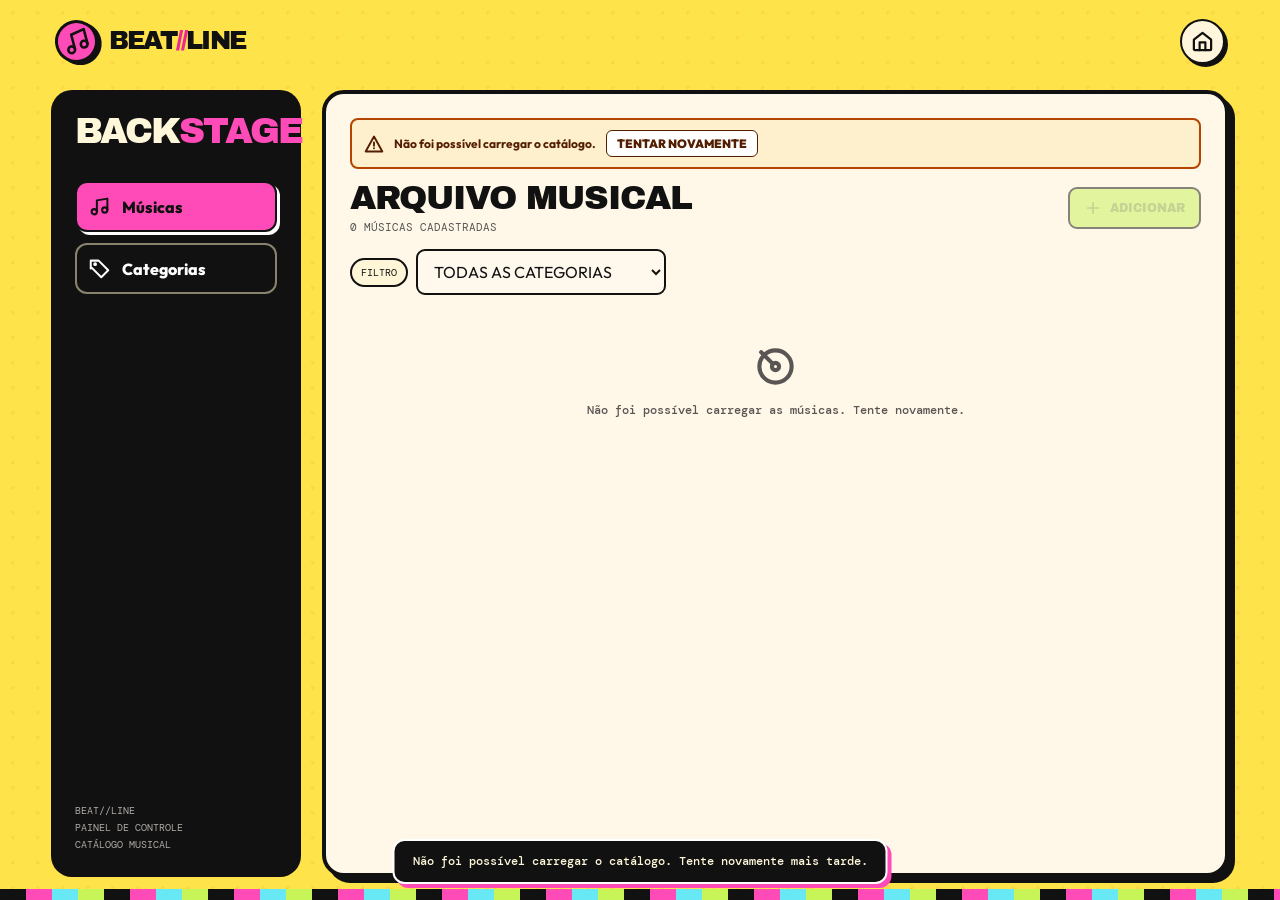
==== admin.html @ a84e2b98 "v5" ====
<!doctype html>
<html lang="pt-BR">
<head>
  <meta charset="utf-8">
  <meta name="viewport" content="width=device-width,initial-scale=1,viewport-fit=cover">
  <meta name="theme-color" content="#ffe24c">
  <meta name="description" content="Beatline — ouça, arraste e coloque cada música na linha do tempo.">
  <title>BEAT//LINE · Administração</title>
  <link rel="preconnect" href="https://fonts.googleapis.com">
  <link rel="preconnect" href="https://fonts.gstatic.com" crossorigin>
  <link href="https://fonts.googleapis.com/css2?family=Archivo+Black&family=DM+Mono:wght@400;500&family=Outfit:wght@400;500;600;700;800;900&display=swap" rel="stylesheet">
  <link rel="icon" type="image/svg+xml" href="assets/favicon.svg">
  <link rel="icon" type="image/png" sizes="256x256" href="assets/favicon.png">
  <link rel="apple-touch-icon" href="assets/apple-touch-icon.png">
  <link rel="stylesheet" href="assets/style.css">
</head>
<body data-start-page="admin">
  <div id="app"></div>
  <audio id="songAudio" preload="metadata"></audio>
  <script src="src/config.js"></script>
  <script src="src/supabase.js"></script>
  <script src="src/app.js"></script>
</body>
</html>
---- assets/style.css ----
:root{font-family:'Outfit',Arial,sans-serif;color:#111;--ink:#101010;--yellow:#ffe34a;--pink:#ff4bb8;--cyan:#67e8f4;--lime:#c7f456;--orange:#ff815e;--cream:#fff6d8;--purple:#a48af9;--border:3px solid #111;--hardshadow:5px 5px 0 #111;--font-display:'Archivo Black','Arial Black',Impact,sans-serif}*{box-sizing:border-box}html,body{margin:0;width:100%;height:100%;min-height:100%;overflow:hidden}body{background:#ffe34a}button,input,select{font:inherit}button{cursor:pointer}button:disabled{opacity:.5;cursor:not-allowed}button:focus-visible,input:focus-visible,select:focus-visible{outline:3px solid #9a39ed;outline-offset:3px}#app{height:100dvh;min-height:420px;overflow:hidden}.shell{height:100%;display:flex;flex-direction:column;position:relative;isolation:isolate;overflow:hidden;background:var(--yellow)}.shell:before{content:"";z-index:-2;position:absolute;inset:0;background-image:radial-gradient(#f3964929 2px,transparent 2px);background-size:25px 25px;pointer-events:none}.topbar{height:82px;flex:0 0 82px;display:flex;align-items:center;justify-content:space-between;padding:0 clamp(22px,4.3vw,74px);position:relative;z-index:4}.logo{display:flex;align-items:center;gap:11px;border:0;background:none;padding:0;color:inherit;text-decoration:none}.logo-burst{width:43px;height:43px;background:var(--pink);border:3px solid #111;border-radius:50%;box-shadow:3px 3px 0 #111;display:grid;place-items:center;transform:rotate(-15deg);position:relative}.logo-burst svg{width:27px;height:27px}.logo-word{font-family:var(--font-display);letter-spacing:-1.8px;font-size:clamp(20px,2vw,30px);line-height:1}.logo-word span{color:#ec2899}.topbar-right{display:flex;align-items:center;gap:10px}.icon-btn{display:grid;place-items:center;width:45px;height:45px;background:#fff6dd;border:2.5px solid #111;border-radius:50%;box-shadow:3px 3px #111;color:#111;transition:transform .15s,box-shadow .15s}.icon-btn:hover,.primary-btn:hover,.secondary-btn:hover{transform:translate(-1px,-2px);box-shadow:6px 7px #111}.icon-btn svg{width:23px;height:23px}.screen{flex:1;min-height:0;position:relative}.home{display:grid;grid-template-columns:54% 46%;align-items:center;gap:0;padding:0 clamp(28px,8vw,152px) 22px;min-height:0}.home-copy{position:relative;z-index:2;align-self:center}.eyebrow{display:inline-flex;align-items:center;gap:8px;background:#101010;color:#fff8df;font-family:'DM Mono',monospace;font-size:12px;letter-spacing:1.4px;padding:8px 14px;transform:rotate(-3deg);margin-bottom:21px}.eyebrow:before{content:'';width:8px;height:8px;background:var(--lime);border-radius:50%}.hero-title{font-family:var(--font-display);font-size:clamp(64px,8.8vw,154px);line-height:.88;letter-spacing:-.085em;transform:rotate(-3deg);margin:0;text-shadow:7px 7px 0 #1515150e}.hero-title span{display:block;white-space:nowrap}.hero-title .hero-top{color:var(--pink);-webkit-text-stroke:3px #111;text-shadow:5px 6px 0 #111}.hero-title .hero-bottom{color:#fff4df;-webkit-text-stroke:3px #111;text-shadow:6px 7px 0 #111;transform:translateX(12px)}.hero-sub{font-weight:800;font-size:clamp(15px,1.45vw,21px);margin:30px 0 25px;letter-spacing:-.2px;max-width:480px}.home-actions{display:flex;align-items:center;gap:16px;flex-wrap:wrap}.primary-btn,.secondary-btn,.pink-btn{min-height:57px;border:3px solid #111;box-shadow:var(--hardshadow);border-radius:13px;text-transform:uppercase;letter-spacing:.5px;font-family:var(--font-display);font-size:15px;display:inline-flex;justify-content:center;align-items:center;gap:12px;transition:transform .15s,box-shadow .15s;padding:0 22px;line-height:1.05}.primary-btn{background:var(--cyan)}.secondary-btn{background:var(--cream)}.pink-btn{background:var(--pink)}.primary-btn svg,.secondary-btn svg,.pink-btn svg{width:25px;height:25px}.primary-btn.big{min-width:236px;font-size:21px;min-height:71px}.home-foot{position:absolute;left:clamp(28px,8vw,152px);bottom:24px;display:flex;gap:11px;align-items:center;font-family:'DM Mono',monospace;font-size:10px;letter-spacing:1.5px;font-weight:500}.foot-icon{width:39px;height:39px;display:grid;place-items:center;background:#fff8da;border:2px solid #111;border-radius:12px;transform:rotate(-8deg)}.foot-icon:nth-of-type(2){background:var(--lime);transform:rotate(6deg)}.foot-icon:nth-of-type(3){background:var(--pink);transform:rotate(-4deg)}.foot-icon svg{width:21px;height:21px}.home-art{height:min(650px,83%);min-height:340px;position:relative;display:flex;align-items:center;justify-content:center}.art-checker{position:absolute;width:86%;height:89%;right:-4%;top:1%;transform:rotate(13deg);background:conic-gradient(#111 25%,var(--cream) 0 50%,#111 0 75%,var(--cream) 0) 0 0/45px 45px;clip-path:polygon(9% 0,100% 6%,92% 100%,0 92%);border:3px solid #111;opacity:.96}.art-cyan{position:absolute;inset:10% 6% 7% 5%;transform:rotate(-8deg);border:6px solid #111;background:var(--cyan);box-shadow:13px 12px #111;border-radius:24px}.art-cyan:before{content:"";position:absolute;inset:9px;pointer-events:none;border:3px dashed #1118;border-radius:14px}.record{width:min(31vw,444px);height:min(31vw,444px);border-radius:50%;border:7px solid #111;background:repeating-radial-gradient(circle,#222 0 4px,#303030 5px 7px,#111 8px 10px);position:relative;box-shadow:11px 11px 0 #151515;z-index:1;animation:turn 18s linear infinite}.record:after{content:"";position:absolute;inset:27%;border:4px solid #111;border-radius:50%;background:conic-gradient(from 20deg,var(--pink) 0 33%,var(--orange) 33% 67%,var(--pink) 67%);box-shadow:inset 0 0 0 11px #ffef8c}.record-center{position:absolute;inset:46%;border:3px solid #111;border-radius:50%;background:#fff6de;z-index:3}.record-label{position:absolute;inset:31%;z-index:3;display:grid;place-items:center;transform:rotate(5deg);font-family:var(--font-display);font-size:30px;letter-spacing:-2px}.art-sticker{position:absolute;z-index:3;display:grid;place-items:center;background:var(--pink);border:4px solid #111;box-shadow:5px 5px #111;transform:rotate(18deg);font-family:var(--font-display)}.art-sticker.star{clip-path:polygon(50% 0%,61% 31%,95% 19%,79% 49%,100% 77%,64% 75%,50% 100%,37% 75%,0 77%,21% 49%,5% 19%,39% 31%);width:120px;height:120px;right:-3%;top:2%;font-size:33px;border:0;background:var(--lime)}.art-sticker.tag{width:145px;height:80px;bottom:1%;left:2%;background:var(--orange);border-radius:13px;transform:rotate(-13deg);font-size:26px;letter-spacing:-2px}.art-squiggle{position:absolute;top:0;left:3%;font-size:84px;font-family:var(--font-display);color:var(--pink);-webkit-text-stroke:3px #111;transform:rotate(-18deg)}@keyframes turn{to{transform:rotate(360deg)}}.screen-kicker{font:500 11px 'DM Mono',monospace;letter-spacing:2px;text-transform:uppercase;display:flex;align-items:center;gap:11px}.screen-kicker:before{content:'';height:9px;width:9px;border-radius:50%;background:var(--pink);border:2px solid #111}.section-title{font:clamp(36px,5vw,72px)/.93 var(--font-display);letter-spacing:-.075em;margin:11px 0 16px;text-transform:uppercase}.section-title em{font-style:normal;color:var(--pink);-webkit-text-stroke:2px #111}.config-screen{padding:1vh clamp(28px,6vw,110px) 28px;display:grid;grid-template-columns:minmax(250px,.72fr) minmax(470px,1.28fr);gap:clamp(26px,5vw,72px);align-items:center}.config-illustration{align-self:stretch;display:flex;flex-direction:column;justify-content:center;min-width:0;position:relative}.config-illustration .section-title{font-size:clamp(45px,6vw,95px);margin:21px 0 28px}.config-graphic{width:min(290px,75%);height:160px;background:#101010;border:5px solid #101010;border-radius:19px;transform:rotate(-7deg);display:flex;align-items:center;justify-content:center;box-shadow:12px 12px 0 var(--pink);position:relative;margin-left:10%}.config-graphic:before{content:'';inset:12px;position:absolute;background:repeating-linear-gradient(0deg,#ccf655 0 6px,#adf14a 6px 13px);border-radius:8px}.config-graphic svg{position:relative;width:110px;height:110px;z-index:1}.config-panel{background:#fff9e9;border:4px solid #111;box-shadow:10px 10px 0 #111;border-radius:24px;padding:clamp(18px,2.5vw,35px);min-height:0;max-height:100%;overflow:auto;scrollbar-width:thin}.panel-title{font-family:var(--font-display);font-size:17px;letter-spacing:-.7px;display:flex;align-items:center;gap:10px;margin:0 0 13px}.panel-title svg{width:22px;height:22px}.config-counters{display:grid;grid-template-columns:1fr 1fr;gap:16px}.counter-box{border:2.5px solid #111;background:var(--cyan);padding:14px;border-radius:13px}.counter-box.pink{background:var(--pink)}.counter-label{font-size:11px;font-family:'DM Mono',monospace;letter-spacing:1px;font-weight:500;display:flex;gap:8px;align-items:center}.counter-label svg{width:16px;height:16px}.counter-controls{display:flex;justify-content:space-between;align-items:center;margin-top:9px}.stepper{width:37px;height:37px;border-radius:8px;background:#fff8e2;border:2px solid #111;display:grid;place-items:center;font-size:24px;font-weight:800}.stepper svg{width:18px;height:18px}.counter-number{font-family:var(--font-display);font-size:35px;line-height:1}.field-label{font-family:'DM Mono',monospace;font-size:11px;letter-spacing:1px;font-weight:500;text-transform:uppercase;display:flex;align-items:center;gap:7px;margin:20px 0 12px}.field-label svg{width:17px;height:17px}.chip-wrap{display:flex;flex-wrap:wrap;gap:10px}.cat-chip{background:#fff;border:2px solid #111;border-radius:100px;padding:9px 16px;font-family:var(--font-display);font-size:12px;letter-spacing:-.2px;display:flex;align-items:center;gap:6px;min-height:37px}.cat-chip.active{background:var(--lime);box-shadow:3px 3px #111}.cat-chip svg{width:15px;height:15px}.config-bottom{border-top:2px dashed #1115;margin-top:22px;padding-top:17px;display:flex;justify-content:space-between;align-items:center;gap:16px}.config-hint{font-family:'DM Mono',monospace;font-size:10px;line-height:1.5;color:#575757;max-width:180px}.config-bottom .primary-btn{min-width:180px;background:var(--pink)}.game-screen{padding:0 clamp(18px,4vw,72px) 14px;display:flex;flex-direction:column;gap:11px;min-height:0}.game-head{display:flex;justify-content:space-between;align-items:center;gap:12px;flex:0 0 34px}.game-head-left,.game-head-right{display:flex;align-items:center;gap:12px}.game-stage-label{font-family:'DM Mono',monospace;font-size:12px;font-weight:500;letter-spacing:1px;white-space:nowrap}.round-pill{background:#111;color:white;padding:8px 15px;border-radius:100px;font:500 12px 'DM Mono',monospace}.life-row{display:flex;align-items:center;gap:4px;background:#fff9e8;border:2px solid #111;border-radius:999px;padding:6px 13px}.life-row svg{width:22px;height:22px}.life-row .heart-fill{fill:var(--pink)}.life-row .empty{fill:#c9c5c0}.life-zero{font:800 13px 'DM Mono',monospace}.board{background:#101014;border:4px solid #111;border-radius:22px;position:relative;flex:1;min-height:180px;box-shadow:6px 6px 0 #111;overflow:hidden;display:flex;flex-direction:column}.board:before{content:"";position:absolute;inset:0;opacity:.16;background:radial-gradient(#f6e7f7 1.7px,transparent 1.7px);background-size:19px 19px;pointer-events:none}.board-top{height:54px;flex:0 0 54px;display:flex;align-items:center;justify-content:space-between;padding:0 24px;color:#fff}.board-top strong{font-family:var(--font-display);font-size:18px;letter-spacing:-.4px}.board-top span{font:500 10px 'DM Mono',monospace;letter-spacing:1px;color:#cbc7da}.timeline-scroller{overflow-x:auto;overflow-y:hidden;flex:1;display:flex;align-items:center;padding:16px 30px 28px;min-width:0;min-height:0;scrollbar-width:thin;scrollbar-color:#fe4eb2 #19191e;position:relative}.timeline-row{display:flex;align-items:center;justify-content:center;margin:auto;min-height:140px;min-width:max-content;padding:8px 0}.timeline-row:before{content:'';height:7px;position:absolute;background:var(--pink);left:4%;right:4%;top:51%;border:2px solid #111;box-shadow:0 0 0 2px #ffdf62;pointer-events:none}.slot{border:3px dashed #f3d954;width:65px;height:112px;position:relative;z-index:2;background:#262329;color:#ffe66c;border-radius:12px;display:flex;justify-content:center;align-items:center;margin:0 8px;flex-shrink:0;transition:background .12s,transform .12s}.slot:before{content:'+';font-family:var(--font-display);font-size:34px;line-height:1}.slot:hover,.slot.selected,.slot.dragover{background:var(--pink);color:#111;border:3px solid white;box-shadow:0 0 0 4px var(--pink);transform:scale(1.06)}.timeline-card{border:3px solid #111;border-radius:13px;width:clamp(125px,13vw,190px);height:clamp(126px,21vh,173px);background:var(--cyan);box-shadow:5px 5px #000;z-index:2;display:flex;flex-direction:column;justify-content:space-between;padding:14px;transform:rotate(-2deg);flex-shrink:0;overflow:hidden}.timeline-card:nth-of-type(4n){background:var(--lime);transform:rotate(2deg)}.timeline-card:nth-of-type(4n + 2){background:var(--orange);transform:rotate(1deg)}.timeline-card .track-id{font:500 10px 'DM Mono',monospace;letter-spacing:.8px;opacity:.6}.timeline-card .timeline-title{font-family:var(--font-display);font-size:clamp(13px,1.35vw,19px);line-height:1.1;letter-spacing:-.6px;overflow-wrap:anywhere;max-height:3.2em;overflow:hidden}.timeline-card .timeline-year{font:clamp(26px,3vw,42px)/1 var(--font-display);letter-spacing:-2px}.board-footer{background:#222126;color:#eee;display:flex;align-items:center;justify-content:space-between;padding:7px 21px;gap:18px;font:500 10px 'DM Mono',monospace;letter-spacing:.6px;flex:0 0 38px}.board-footer>span{display:flex;align-items:center;gap:9px}.board-footer svg{width:14px;height:14px;color:var(--pink)}.play-area{display:grid;grid-template-columns:minmax(0,1fr) minmax(280px,.95fr) auto;gap:15px;align-items:stretch;flex:0 0 min(200px,31vh);min-height:0}.now-card{background:var(--pink);border:3px solid #111;box-shadow:5px 5px #111;border-radius:17px;display:flex;align-items:stretch;min-width:0;overflow:hidden}.grab-area{touch-action:none;user-select:none;display:flex;flex:1;min-width:0;align-items:center;gap:13px;padding:18px 21px;cursor:grab}.grab-area:active{cursor:grabbing}.album-icon{border:3px solid #111;border-radius:12px;background:#111;color:#fff;width:85px;height:85px;flex:0 0 85px;display:grid;place-items:center;transform:rotate(-7deg);box-shadow:4px 4px #fff7}.album-icon svg{width:51px;height:51px}.now-info{min-width:0}.now-label{font:500 10px 'DM Mono',monospace;letter-spacing:1px;margin-bottom:7px}.now-title{font-family:var(--font-display);font-size:clamp(17px,2vw,27px);line-height:1.06;letter-spacing:-.6px;overflow-wrap:anywhere;max-height:2.2em;overflow:hidden}.now-artist{font-weight:700;font-size:12px;margin-top:6px;opacity:.65;text-transform:uppercase}.grab-indicator{align-self:center;margin-right:14px;opacity:.65}.grab-indicator svg{width:27px;height:27px}.player-box{background:#fff8e6;border:3px solid #111;border-radius:17px;padding:13px 16px;min-width:0;display:flex;flex-direction:column;justify-content:center}.player-upper{display:flex;justify-content:space-between;align-items:center;gap:7px;margin-bottom:9px}.player-controls{display:flex;align-items:center;gap:9px}.play-btn{width:55px;height:55px;border:3px solid #111;border-radius:50%;background:var(--lime);display:grid;place-items:center;box-shadow:3px 3px #111}.play-btn svg{width:26px;height:26px}.restart-btn{height:41px;width:41px;border:2px solid #111;background:#fff;border-radius:50%;display:grid;place-items:center}.restart-btn svg{width:20px;height:20px}.waveform{flex:1;display:flex;align-items:center;justify-content:center;gap:3px;height:55px;min-width:0}.waveform span{width:4px;height:var(--h);border-radius:2px;background:#111}.waveform.playing span{animation:pulse .65s ease-in-out infinite alternate;animation-delay:var(--d)}@keyframes pulse{to{height:4px;opacity:.7}}.progress-line{height:7px;position:relative;background:#d5d1c6;border-radius:999px;overflow:hidden;border:1px solid #111}.progress-bar{height:100%;width:0;background:var(--pink);transition:width .15s linear}.time-labels{display:flex;justify-content:space-between;font:500 9px 'DM Mono',monospace;margin-top:5px}.submit-box{display:flex;flex-direction:column;gap:10px;align-items:stretch;min-width:162px}.submit-btn{height:100%;min-height:80px;background:var(--lime);border:3px solid #111;border-radius:16px;box-shadow:5px 5px #111;display:flex;flex-direction:column;align-items:center;justify-content:center;gap:6px;font:14px var(--font-display);text-transform:uppercase}.submit-btn svg{width:36px;height:36px}.submit-btn:disabled{opacity:.5}.wrong-bubble{color:#fff;background:#111;border:2px solid #111;border-radius:13px;padding:7px 11px;display:flex;align-items:center;gap:7px;font:500 10px 'DM Mono',monospace}.wrong-bubble button{margin-left:auto;background:none;border:0;color:var(--yellow);display:grid;place-items:center}.wrong-bubble svg{width:17px;height:17px}.drag-ghost{position:fixed;z-index:100;pointer-events:none;transform:translate(-50%,-50%) rotate(-6deg);width:170px;background:var(--pink);border:3px solid #111;box-shadow:6px 6px #111;border-radius:12px;padding:15px;font-family:var(--font-display);font-size:17px;max-height:130px;overflow:hidden}.result-shade{position:absolute;inset:0;background:#101010b5;display:flex;align-items:center;justify-content:center;z-index:7;padding:12px}.result-box{width:min(470px,95%);border:5px solid #111;border-radius:23px;background:var(--lime);box-shadow:11px 11px #101010;transform:rotate(-2deg);padding:28px;text-align:center;position:relative}.result-box.wrong{background:var(--pink)}.result-icon{width:80px;height:80px;border:4px solid #111;background:white;border-radius:50%;margin:-4px auto 14px;display:grid;place-items:center;transform:rotate(11deg)}.result-icon svg{width:48px;height:48px}.result-title{font:clamp(38px,5vw,65px)/1 var(--font-display);letter-spacing:-3px;margin:0 0 13px}.result-track{font-family:var(--font-display);font-size:20px;letter-spacing:-.5px}.result-year{font:58px/1 var(--font-display);letter-spacing:-3px;margin:8px 0 20px}.result-box .primary-btn{background:#fff9df;width:100%}.end-screen{display:grid;grid-template-columns:.9fr 1.1fr;align-items:center;gap:clamp(18px,5vw,70px);padding:0 clamp(30px,9vw,160px) 35px}.end-left .section-title{font-size:clamp(50px,7vw,110px)}.end-card{border:4px solid #111;border-radius:25px;background:#fff8e8;box-shadow:10px 10px #111;padding:clamp(20px,3vw,40px);max-height:100%;overflow:auto}.end-score{display:flex;align-items:center;justify-content:center;gap:20px;border-bottom:3px dashed #1116;padding-bottom:20px;margin-bottom:20px}.score-number{font:clamp(75px,9vw,130px)/1 var(--font-display);letter-spacing:-8px;color:var(--pink);-webkit-text-stroke:3px #111}.score-caption{font-family:'DM Mono',monospace;font-size:13px;line-height:1.8;letter-spacing:1px}.end-actions{display:grid;gap:11px}.end-actions .primary-btn,.end-actions .secondary-btn,.end-actions .pink-btn{width:100%}.missed-items{margin-top:13px;font:500 11px 'DM Mono',monospace;line-height:1.7}.missed-items strong{font-weight:500}.missed-items details{border-top:2px dashed #1115;padding-top:12px}.missed-items summary{cursor:pointer;font-weight:600}.admin-screen{display:grid;grid-template-columns:250px minmax(0,1fr);gap:21px;padding:8px clamp(17px,4vw,60px) 23px;min-height:0}.admin-side{background:#111;color:#fff7d9;border-radius:21px;padding:24px;display:flex;flex-direction:column;gap:18px;min-height:0}.admin-side h1{font:36px/.98 var(--font-display);letter-spacing:-2px;margin:0 0 14px}.admin-side h1 span{color:var(--pink)}.side-nav{display:grid;gap:11px}.side-item{border:2px solid #fff6c980;background:transparent;color:white;display:flex;align-items:center;gap:12px;border-radius:12px;padding:13px 12px;font-weight:800;text-align:left}.side-item.active{background:var(--pink);color:#111;border-color:#111;box-shadow:3px 3px #fff}.side-item svg{width:21px;height:21px}.side-note{margin-top:auto;color:#afaaa6;font:10px/1.7 'DM Mono',monospace}.admin-main{background:#fff8e8;border:4px solid #111;border-radius:22px;padding:24px;box-shadow:6px 6px #111;min-width:0;min-height:0;overflow:auto;scrollbar-width:thin}.admin-titlebar{display:flex;align-items:center;justify-content:space-between;gap:12px;margin-bottom:14px}.admin-titlebar h2{font:clamp(23px,3vw,34px)/1 var(--font-display);letter-spacing:-1px;margin:0}.admin-titlebar small{font:11px 'DM Mono',monospace;color:#555}.admin-list{display:grid;gap:10px;max-height:100%;overflow:auto}.admin-item{background:#fff;border:2px solid #111;border-radius:12px;padding:12px 14px;display:flex;align-items:center;justify-content:space-between;gap:12px;min-width:0}.admin-item-left{display:flex;align-items:center;gap:12px;min-width:0}.admin-dot{width:36px;height:36px;flex:0 0 36px;border:2px solid #111;border-radius:9px;background:var(--lime);display:grid;place-items:center}.admin-dot svg{width:20px;height:20px}.admin-item-name{font-weight:900;max-width:100%;overflow:hidden;text-overflow:ellipsis;white-space:nowrap}.admin-item-meta{font:11px 'DM Mono',monospace;color:#666;margin-top:4px;overflow:hidden;text-overflow:ellipsis;white-space:nowrap}.admin-item-actions{display:flex;gap:7px;flex-shrink:0}.mini-btn{width:35px;height:35px;background:var(--cream);border:2px solid #111;display:grid;place-items:center;border-radius:8px}.mini-btn.danger{background:#ffd0d0}.mini-btn svg{width:17px;height:17px}.admin-form{border:3px solid #111;background:var(--cyan);border-radius:16px;padding:18px;margin-bottom:17px;display:grid;gap:13px}.admin-form.pink{background:var(--pink)}.form-grid{display:grid;grid-template-columns:1fr 1fr;gap:12px}.form-label{font:600 11px 'DM Mono',monospace;letter-spacing:.4px;text-transform:uppercase;display:grid;gap:6px;min-width:0}.form-input{width:100%;background:#fff9ed;border:2px solid #111;border-radius:9px;padding:10px 12px;color:#111;min-height:43px;outline:none}.form-input[type=color]{padding:4px;width:65px}.form-input[type=file]{font-size:11px;background:#fff}.form-help{font:10px/1.45 'DM Mono',monospace;opacity:.8}.checkbox-grid{display:flex;gap:8px;flex-wrap:wrap}.check-cat{display:flex;align-items:center;gap:6px;border:2px solid #111;border-radius:100px;padding:7px 11px;background:#fff;font-weight:700;font-size:12px;cursor:pointer}.check-cat input{accent-color:#111}.form-buttons{display:flex;align-items:center;gap:10px;flex-wrap:wrap}.small-action{border:2px solid #111;border-radius:9px;background:var(--lime);padding:10px 14px;font-family:var(--font-display);font-size:12px;display:flex;align-items:center;gap:8px}.small-action svg{width:18px;height:18px}.small-action.neutral{background:white}.empty-panel{text-align:center;padding:38px 12px;font:500 12px 'DM Mono',monospace;line-height:1.8;color:#5a5555}.empty-panel svg{width:43px;height:43px;display:block;margin:0 auto 12px}.pill{display:inline-flex;align-items:center;border:2px solid #111;border-radius:100px;padding:6px 9px;background:var(--cream);font:10px 'DM Mono',monospace}.tag-list{display:flex;gap:5px;flex-wrap:wrap;margin-top:5px}.tag{font:9px 'DM Mono',monospace;background:var(--yellow);border:1px solid #111;border-radius:100px;padding:3px 6px}.modal-cover{position:absolute;inset:0;z-index:20;background:#000b;display:flex;align-items:center;justify-content:center;padding:20px}.modal-card{background:#fff6e3;border:4px solid #111;border-radius:20px;box-shadow:9px 9px #111;max-width:410px;padding:24px;width:100%}.modal-card h2{font-family:var(--font-display);letter-spacing:-1px}.modal-card p{line-height:1.5;font-size:14px}.modal-actions{display:flex;gap:10px;justify-content:flex-end;flex-wrap:wrap}.toast{position:fixed;bottom:16px;left:50%;transform:translateX(-50%);background:#111;color:#fff7da;padding:12px 18px;border-radius:12px;z-index:110;border:2px solid #fff;box-shadow:4px 4px #ff4bb8;max-width:calc(100vw - 28px);font:500 12px/1.4 'DM Mono',monospace;white-space:pre-wrap;pointer-events:none}.footer-strip{position:absolute;bottom:0;left:0;width:100%;height:11px;background:repeating-linear-gradient(90deg,#111 0 26px,var(--pink) 26px 52px,var(--cyan) 52px 78px,var(--lime) 78px 104px);z-index:3}.loading-overlay{position:absolute;inset:0;background:#fff7dda8;display:grid;place-items:center;z-index:15;font-family:var(--font-display);text-transform:uppercase;letter-spacing:-.4px}.spinner{width:33px;height:33px;border:5px solid #111;border-top-color:var(--pink);border-radius:50%;animation:turn .75s linear infinite;margin:0 auto 13px}.admin-disabled{opacity:.7}.top-hint{font:500 10px 'DM Mono',monospace;background:#111;color:white;border-radius:7px;padding:5px 7px}.screen-wide{max-width:100%}
@media(max-width:1000px){.home{padding:0 4vw 15px;grid-template-columns:52% 48%}.home-foot{left:4vw}.hero-title{font-size:clamp(64px,9vw,94px)}.art-checker{width:94%}.record{width:min(39vw,380px);height:min(39vw,380px)}.config-screen{grid-template-columns:.65fr 1.35fr;gap:22px;padding:0 30px 23px}.config-graphic{width:85%;height:125px}.play-area{grid-template-columns:minmax(0,1.1fr) minmax(0,1fr) 130px;gap:10px}.grab-area{padding:10px}.album-icon{width:64px;height:64px;flex-basis:64px}.now-title{font-size:17px}.player-box{padding:8px}.waveform span{width:3px}.submit-box{min-width:0}.board-top{height:42px;flex-basis:42px}.board-footer{height:29px;flex-basis:29px}}
@media(max-width:700px){.topbar{height:63px;flex-basis:63px;padding:0 18px}.logo-burst{width:35px;height:35px}.logo-burst svg{width:22px;height:22px}.logo-word{font-size:20px;letter-spacing:-1px}.icon-btn{height:37px;width:37px}.icon-btn svg{width:18px;height:18px}.topbar-right{gap:7px}.home{grid-template-columns:1fr;padding:0 22px 28px;text-align:left}.home-copy{align-self:start;padding-top:4vh}.eyebrow{font-size:10px;margin-bottom:17px}.hero-title{font-size:clamp(65px,14vw,105px)}.hero-sub{font-size:15px;max-width:340px;margin:23px 0}.home-art{height:42vh;min-height:175px;width:60%;position:absolute;right:2%;bottom:8%;opacity:.95}.record{width:min(47vw,310px);height:min(47vw,310px);border-width:5px}.record-label{font-size:19px}.art-sticker.star{width:65px;height:65px;font-size:20px}.art-sticker.tag{width:90px;height:49px;font-size:17px}.home-foot{left:23px;bottom:26px;gap:6px}.foot-icon{width:30px;height:30px}.foot-icon svg{width:16px;height:16px}.home-foot>span:last-child{font-size:8px}.primary-btn.big{min-width:208px;min-height:65px;font-size:17px}.config-screen{display:flex;flex-direction:column;padding:7px 18px 21px;gap:11px;align-items:stretch}.config-illustration{display:block;flex:0 0 auto}.config-illustration .section-title{font-size:clamp(36px,8vw,55px);margin:7px 0 0}.config-illustration .section-title br{display:none}.config-graphic{display:none}.screen-kicker{font-size:9px}.config-panel{padding:16px;flex:1;box-shadow:5px 5px #111;max-height:none}.counter-box{padding:10px}.counter-number{font-size:27px}.stepper{height:32px;width:32px}.counter-label{font-size:9px}.panel-title{font-size:14px}.field-label{margin:14px 0 10px}.cat-chip{font-size:11px;padding:6px 12px;min-height:32px}.config-bottom{margin-top:12px;padding-top:12px}.config-bottom .primary-btn{min-width:160px;font-size:13px;min-height:48px}.config-hint{font-size:9px}.game-screen{padding:0 12px 15px;gap:8px}.game-head{flex-basis:30px}.game-stage-label{font-size:10px}.game-head-left,.game-head-right{gap:6px}.round-pill{padding:6px 8px;font-size:10px}.life-row{padding:4px 7px}.life-row svg{height:16px;width:16px}.board{min-height:140px;border-width:3px;border-radius:15px;box-shadow:3px 3px #111}.board-top{height:36px;flex-basis:36px;padding:0 12px}.board-top strong{font-size:13px}.board-top span{font-size:8px}.timeline-scroller{padding:12px 12px 18px}.timeline-card{width:121px;height:129px;padding:9px}.timeline-card .timeline-title{font-size:13px}.timeline-card .timeline-year{font-size:27px}.slot{width:50px;height:88px;margin:0 5px}.slot:before{font-size:25px}.board-footer{padding:3px 9px;gap:6px;font-size:8px}.board-footer span:last-child{display:none}.play-area{grid-template-columns:minmax(0,1fr) 108px;grid-template-rows:minmax(0,1fr) 83px;gap:7px;flex:0 0 205px}.now-card{grid-column:1 / -1;grid-row:1;border-radius:11px;box-shadow:3px 3px #111}.grab-area{gap:12px}.album-icon{width:59px;height:59px;flex-basis:59px}.album-icon svg{width:35px;height:35px}.now-title{font-size:18px}.now-label{font-size:9px}.now-artist{font-size:10px}.player-box{grid-column:1;grid-row:2;border-radius:11px;padding:5px 8px}.player-upper{margin-bottom:4px}.play-btn{width:39px;height:39px;border-width:2px}.play-btn svg{width:20px;height:20px}.restart-btn{height:34px;width:34px}.restart-btn svg{height:17px;width:17px}.waveform{height:33px}.waveform span{width:3px}.submit-box{grid-column:2;grid-row:2}.submit-btn{min-height:0;height:100%;font-size:11px;border-radius:11px;gap:4px}.submit-btn svg{width:23px;height:23px}.wrong-bubble{display:none}.end-screen{display:flex;flex-direction:column;align-items:stretch;justify-content:center;gap:14px;padding:2px 19px 30px}.end-left .section-title{font-size:clamp(43px,10vw,65px);margin-bottom:4px}.end-card{padding:18px;overflow:auto;box-shadow:5px 5px #111}.end-score{padding-bottom:12px;margin-bottom:13px}.score-number{font-size:76px}.end-actions{gap:8px}.end-actions .primary-btn,.end-actions .secondary-btn,.end-actions .pink-btn{min-height:46px;font-size:11px}.admin-screen{grid-template-columns:1fr;grid-template-rows:auto 1fr;padding:4px 12px 18px;gap:9px}.admin-side{padding:10px 13px;display:flex;flex-direction:row;align-items:center;gap:10px;min-height:0;border-radius:13px;overflow-x:auto}.admin-side h1{font-size:18px;margin:0;white-space:nowrap}.side-nav{display:flex;gap:7px}.side-item{font-size:0;padding:9px;border-radius:9px}.side-item svg{width:17px;height:17px}.side-note{display:none}.admin-main{padding:12px;border-width:3px;border-radius:13px;box-shadow:3px 3px #111}.admin-titlebar h2{font-size:22px}.admin-titlebar small{font-size:9px}.admin-form{padding:12px}.form-grid{gap:8px}.form-input{min-height:39px;padding:7px}.admin-item{padding:8px}.admin-dot{width:31px;height:31px;flex-basis:31px}.admin-item-name{font-size:12px}.admin-item-meta{font-size:9px}.mini-btn{width:30px;height:30px}.footer-strip{height:8px}}
@media(max-width:400px){.home{padding:0 16px 23px}.home-copy{padding-top:2vh}.hero-title{font-size:clamp(55px,14.3vw,72px)}.hero-sub{font-size:13px;margin:14px 0 16px}.home-art{bottom:8%;width:50%;min-height:150px}.home-foot{left:18px;bottom:14px}.config-screen{padding-left:10px;padding-right:10px}.config-panel{padding:11px}.cat-chip{padding:5px 9px}.config-illustration .section-title{font-size:34px}.play-area{flex-basis:187px;grid-template-rows:minmax(0,1fr) 75px}.now-title{font-size:15px}.grab-area{padding:6px}.album-icon{width:50px;height:50px;flex-basis:50px}.board-footer{font-size:7px}.game-stage-label{display:none}.form-grid{grid-template-columns:1fr}.art-sticker.star{display:none}}
@media(max-height:700px) and (min-width:701px){.topbar{height:62px;flex-basis:62px}.home-art{height:82%}.hero-title{font-size:clamp(56px,8vw,95px)}.hero-sub{margin:15px 0}.home-foot{bottom:12px}.config-illustration .section-title{font-size:clamp(45px,5vw,65px)}.config-graphic{height:105px}.play-area{flex-basis:150px}.timeline-card{height:125px}.config-panel{padding:15px}.panel-title{margin-bottom:6px}.field-label{margin:12px 0 8px}.config-bottom{margin-top:10px;padding-top:10px}}
@media(max-height:620px) and (max-width:700px){.topbar{height:51px;flex-basis:51px}.logo-word{font-size:17px}.logo-burst{height:29px;width:29px}.icon-btn{height:31px;width:31px}.home-copy{padding-top:1vh}.hero-title{font-size:clamp(52px,12vw,70px)}.hero-sub{margin:13px 0}.home-art{height:35vh;min-height:130px}.home-foot{bottom:12px}.config-illustration .section-title{font-size:32px;margin:4px 0}.config-panel{padding:10px}.counter-box{padding:7px}.counter-number{font-size:23px}.counter-controls{margin-top:4px}.field-label{margin:9px 0 7px}.cat-chip{min-height:28px;padding:4px 9px}.config-bottom{padding-top:7px;margin-top:8px}.config-bottom .primary-btn{min-height:43px}.game-screen{gap:5px}.game-head{flex-basis:24px}.board-top{height:29px;flex-basis:29px}.board-footer{height:22px;flex-basis:22px}.timeline-card{height:96px;width:104px}.timeline-card .timeline-title{font-size:11px}.timeline-card .timeline-year{font-size:23px}.slot{height:65px}.play-area{flex-basis:154px;grid-template-rows:minmax(0,1fr) 61px}.album-icon{width:48px;height:48px;flex-basis:48px}.now-title{font-size:15px}.play-btn{width:34px;height:34px}.restart-btn{width:30px;height:30px}.waveform{height:22px}.submit-btn{font-size:9px}.submit-btn svg{width:18px;height:18px}}
@media(prefers-reduced-motion:reduce){*,*:before,*:after{animation-duration:.01ms!important;transition-duration:.01ms!important}}

/* Cards de erros persistentes: ficam visíveis em um canto do tabuleiro. */
.missed-stack{position:absolute;right:23px;bottom:53px;z-index:4;max-width:175px;min-width:122px;padding:10px 13px;background:var(--orange);border:3px solid #111;border-radius:11px;box-shadow:4px 4px #111;transform:rotate(5deg);display:flex;flex-direction:column;gap:4px;align-items:flex-start;text-align:left}.missed-stack span{font:600 9px 'DM Mono',monospace;letter-spacing:.6px}.missed-stack strong{font:14px/1.1 var(--font-display);overflow-wrap:anywhere}.missed-stack em{font:normal 20px/1 var(--font-display)}@media(max-width:700px){.missed-stack{bottom:32px;right:14px;padding:7px 9px;max-width:132px;min-width:98px}.missed-stack strong{font-size:11px}.missed-stack em{font-size:16px}}
@media(min-height:730px) and (max-width:700px){.config-panel{position:relative}.config-panel:after{content:'♫';position:absolute;bottom:35px;left:50%;transform:translateX(-50%) rotate(-12deg);font:150px/1 var(--font-display);color:var(--pink);-webkit-text-stroke:3px #111;text-shadow:8px 8px #111;pointer-events:none;opacity:.9}.config-panel:before{content:'✦       ★';position:absolute;bottom:84px;width:100%;left:0;text-align:center;font:65px/1 var(--font-display);color:var(--lime);-webkit-text-stroke:2px #111;pointer-events:none}}

/* Aviso operacional quando o catalogo estiver indisponivel. */

.catalog-error{background:#fff0cd;border:2px solid #b44500;color:#541e00;padding:10px 12px;display:flex;gap:10px;align-items:center;flex-wrap:wrap;font-size:12px;font-weight:700;margin:0 0 12px;border-radius:8px}.catalog-error svg{width:20px;height:20px;flex-shrink:0}.catalog-error button{border:1px solid currentColor;background:#fff;color:#541e00;font-weight:900;border-radius:6px;padding:5px 10px;white-space:nowrap}
@media(max-width:530px){.catalog-error{font-size:10px;padding:8px}}

/* Resultado final: todos os controles ficam visíveis, sem rolagem interna. */
@media(min-width:701px){
  .end-screen{padding-bottom:clamp(14px,3vh,28px)}
  .end-card{padding:clamp(16px,2.4vh,27px);overflow:hidden}
  .end-score{padding-bottom:clamp(10px,1.7vh,16px);margin-bottom:clamp(10px,1.7vh,16px);gap:clamp(12px,2vw,20px)}
  .end-score .end-trophy{width:clamp(80px,13vh,118px);height:clamp(80px,13vh,118px);flex-shrink:0}
  .end-score .score-number{font-size:clamp(68px,10vh,100px)}
  .end-score .score-caption{font-size:clamp(10px,1.5vh,13px);line-height:1.6}
  .end-actions{gap:clamp(7px,1.2vh,10px)}
  .end-actions .primary-btn,.end-actions .secondary-btn,.end-actions .pink-btn{min-height:clamp(42px,6.7vh,56px)}
  .missed-items{margin-top:10px}
}

@media(min-width:701px){.missed-items details[open]{max-height:clamp(76px,15vh,122px);overflow-y:auto}}
@media(max-width:700px) and (max-height:700px){
  .end-card{padding:14px 16px;overflow:hidden}
  .end-score{padding-bottom:8px;margin-bottom:9px}
  .end-score .end-trophy{width:104px;height:104px;flex:0 0 auto}
  .end-actions{gap:6px}
  .end-actions .primary-btn,.end-actions .secondary-btn,.end-actions .pink-btn{min-height:42px}
  .missed-items{margin-top:8px}
  .missed-items details{padding-top:7px}
  .missed-items details[open]{max-height:75px;overflow-y:auto}
}
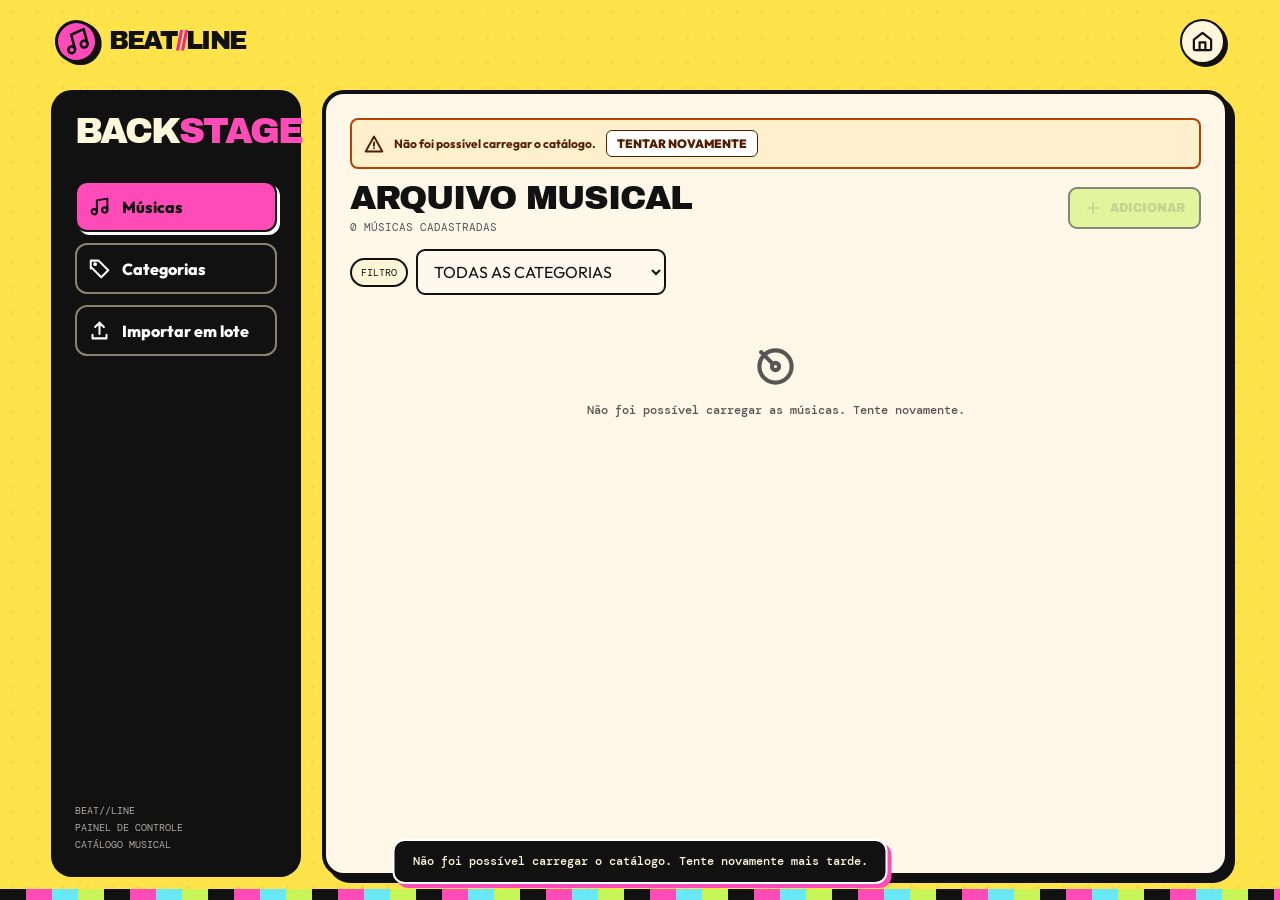
==== commit 48cc809e: "feat: importar musica em lote" ====
--- a/admin.html
+++ b/admin.html
@@ -19,6 +19,8 @@
   <audio id="songAudio" preload="metadata"></audio>
   <script src="src/config.js"></script>
   <script src="src/supabase.js"></script>
+  <script src="src/jszip.min.js"></script>
+  <script src="src/bulk.js"></script>
   <script src="src/app.js"></script>
 </body>
 </html>
--- a/assets/style.css
+++ b/assets/style.css
@@ -39,3 +39,78 @@
   .missed-items details{padding-top:7px}
   .missed-items details[open]{max-height:75px;overflow-y:auto}
 }
+
+/* IMPORTAÇÃO EM LOTE - estilos restritos ao painel de administração */
+.bulk-page{display:grid;gap:14px;padding-bottom:10px}
+.bulk-badge{border:2px solid var(--ink);border-radius:25px;padding:7px 10px;background:var(--lime);font:800 10px 'DM Mono',monospace;white-space:nowrap;display:inline-flex;align-items:center;gap:7px}
+.bulk-badge svg{width:16px;height:16px}
+.bulk-hero{background:var(--cyan);border:3px solid var(--ink);border-radius:16px;box-shadow:4px 4px var(--ink);padding:17px 20px;display:grid;gap:9px}
+.bulk-hero-heading{display:flex;align-items:center;gap:13px}
+.bulk-hero-heading strong{display:block;font:clamp(19px,2.4vw,28px)/1 var(--font-display)}
+.bulk-hero-heading small{font:10px/1.4 'DM Mono',monospace}
+.bulk-hero-icon{height:50px;width:50px;flex:0 0 50px;border:3px solid var(--ink);background:var(--pink);border-radius:12px;display:grid;place-items:center;transform:rotate(-7deg)}
+.bulk-hero-icon svg{height:31px;width:31px}
+.bulk-filename{font:700 clamp(10px,1.23vw,16px)/1.5 'DM Mono',monospace;background:#fff9e8;border:2px dashed #111;padding:9px;border-radius:10px;overflow-wrap:anywhere}
+.bulk-filename span{color:#e3278b}
+.bulk-hero p{font-size:12px;line-height:1.5;margin:0}
+.bulk-dropzone{border:3px dashed #111;border-radius:16px;background:#fffdf3;padding:19px 12px 15px;display:flex;flex-direction:column;gap:7px;align-items:center;text-align:center;transition:background .15s}
+.bulk-dropzone.is-over{background:var(--lime)}
+.bulk-drop-art{width:47px;height:47px;border:2px solid #111;border-radius:50%;background:var(--pink);display:grid;place-items:center}
+.bulk-drop-art svg{height:26px;width:26px}
+.bulk-dropzone>strong{font:clamp(13px,1.6vw,19px) var(--font-display)}
+.bulk-dropzone>span:not(.bulk-drop-art){font-size:12px}
+.bulk-dropzone>small{color:#68615b;font:10px/1.5 'DM Mono',monospace}
+.bulk-picker-buttons{display:flex;gap:10px;flex-wrap:wrap;justify-content:center;margin-top:5px}
+.bulk-hidden-input{position:absolute;width:1px;height:1px;opacity:0;pointer-events:none}
+.bulk-message{background:#fff0c5;border:2px solid #111;border-radius:10px;display:flex;align-items:start;gap:8px;padding:10px;font:12px/1.5 'DM Mono',monospace;overflow-wrap:anywhere}
+.bulk-message svg{width:17px;height:17px;flex:0 0 17px}
+.bulk-review{display:grid;gap:12px}
+.bulk-summary{display:flex;align-items:center;justify-content:space-between;gap:14px;flex-wrap:wrap}
+.bulk-summary h3{margin:0;font:21px var(--font-display)}
+.bulk-summary small{font:10px 'DM Mono',monospace;color:#656058}
+.bulk-summary-pills{display:flex;gap:6px;flex-wrap:wrap}
+.bulk-pill{display:inline-flex;align-items:center;gap:4px;border:2px solid #111;border-radius:100px;padding:5px 7px;background:#fff;font:800 10px 'DM Mono',monospace}
+.bulk-pill svg{width:14px;height:14px}
+.bulk-pill.positive{background:var(--lime)}
+.bulk-pill.warn{background:#ffe09c}
+.bulk-pill.danger{background:#ffb2aa}
+.bulk-controls{display:flex;gap:8px;align-items:center;flex-wrap:wrap}
+.bulk-controls .small-action:first-child{background:var(--pink)}
+.bulk-list{display:grid;grid-template-columns:repeat(2,minmax(0,1fr));gap:12px;min-width:0}
+.bulk-row{background:#fff;border:2px solid #111;border-radius:12px;padding:12px;min-width:0;display:flex;flex-direction:column;gap:8px}
+.bulk-row.bulk-saved{border-left:8px solid #9bd54c}
+.bulk-row.bulk-invalid,.bulk-row.bulk-failed{border-left:8px solid #ff8162}
+.bulk-row.bulk-duplicate{border-left:8px solid #eab44c}
+.bulk-row.bulk-uploading{background:#e5fcfe}
+.bulk-row-top{display:flex;justify-content:space-between;align-items:center;gap:12px;min-width:0}
+.bulk-state{display:inline-flex;align-items:center;gap:4px;border:1px solid #111;border-radius:100px;background:var(--lime);padding:4px 7px;font:800 9px/1.2 'DM Mono',monospace;white-space:nowrap}
+.bulk-state svg{width:13px;height:13px}
+.bulk-failed .bulk-state,.bulk-invalid .bulk-state{background:#ffa89e}
+.bulk-duplicate .bulk-state{background:#ffe19f}
+.bulk-uploading .bulk-state{background:var(--cyan)}
+.bulk-origin{font:10px 'DM Mono',monospace;color:#716c67;white-space:nowrap;overflow:hidden;text-overflow:ellipsis;max-width:60%;direction:rtl;text-align:left}
+.bulk-row-body{display:flex;flex-wrap:wrap;align-items:start;gap:7px;justify-content:space-between}
+.bulk-song{display:grid;gap:3px;min-width:140px;flex:1}
+.bulk-song strong{font:clamp(14px,1.4vw,18px)/1.18 var(--font-display);overflow-wrap:anywhere}
+.bulk-song span{font-size:11px;font-weight:600;color:#58524f}
+.bulk-tags{display:flex;flex-wrap:wrap;gap:4px;width:100%}
+.bulk-tags span{font:800 9px 'DM Mono',monospace;border:1.5px solid #111;padding:3px 6px;border-radius:6px;background:var(--cream)}
+.bulk-tags span:nth-child(3n+2){background:var(--cyan)}
+.bulk-tags span:nth-child(3n+3){background:var(--pink)}
+.bulk-tags em{font:10px 'DM Mono',monospace;color:#865b4b}
+.bulk-note{color:#88401c;font:11px/1.4 'DM Mono',monospace;margin:0;overflow-wrap:anywhere}
+.bulk-row-actions{display:flex;justify-content:flex-end;gap:7px;margin-top:auto}
+.bulk-action-save{background:var(--lime)}
+.bulk-fields{display:grid;grid-template-columns:repeat(2,minmax(0,1fr));gap:8px}
+.bulk-fields label{font:800 9px/1.5 'DM Mono',monospace;display:grid;gap:4px;min-width:0}
+.bulk-fields label.bulk-full{grid-column:1/-1}
+.bulk-fields label small{font-size:8px;color:#5d5549}
+.bulk-fields .form-input{font:600 12px 'Outfit',sans-serif;min-height:35px;padding:7px 8px}
+.bulk-progress{height:31px;border:2px solid #111;border-radius:8px;position:relative;overflow:hidden;background:#fff}
+.bulk-progress>span{display:block;background:var(--lime);height:100%;transition:width .3s}
+.bulk-progress strong{font:800 10px var(--font-display);position:absolute;inset:0;display:grid;place-items:center}
+.bulk-empty{display:flex;align-items:center;justify-content:center;gap:12px;padding:8px;font:11px 'DM Mono',monospace;color:#57514d}
+.bulk-empty svg{width:20px;height:20px}
+@media(max-width:1150px){.bulk-list{grid-template-columns:1fr}.bulk-hero{padding:14px}.bulk-filename{font-size:12px}}
+@media(max-width:700px){.bulk-page{gap:12px}.bulk-badge{display:none}.bulk-hero-heading strong{font-size:19px}.bulk-hero-heading small{font-size:9px}.bulk-hero-icon{height:39px;width:39px;flex-basis:39px}.bulk-hero-icon svg{height:24px;width:24px}.bulk-hero p{font-size:11px}.bulk-filename{font-size:10px}.bulk-dropzone{padding:13px 7px}.bulk-dropzone>strong{font-size:13px}.bulk-dropzone>span:not(.bulk-drop-art){font-size:10px}.bulk-controls .small-action{font-size:10px;padding:9px}.bulk-review h3{font-size:17px}.bulk-row{padding:9px}.bulk-fields{grid-template-columns:1fr 1fr}.bulk-fields label.bulk-full{grid-column:1/-1}}
+@media(max-width:400px){.bulk-page .admin-titlebar h2{font-size:19px}.bulk-hero{padding:10px}.bulk-filename{font-size:9px}}
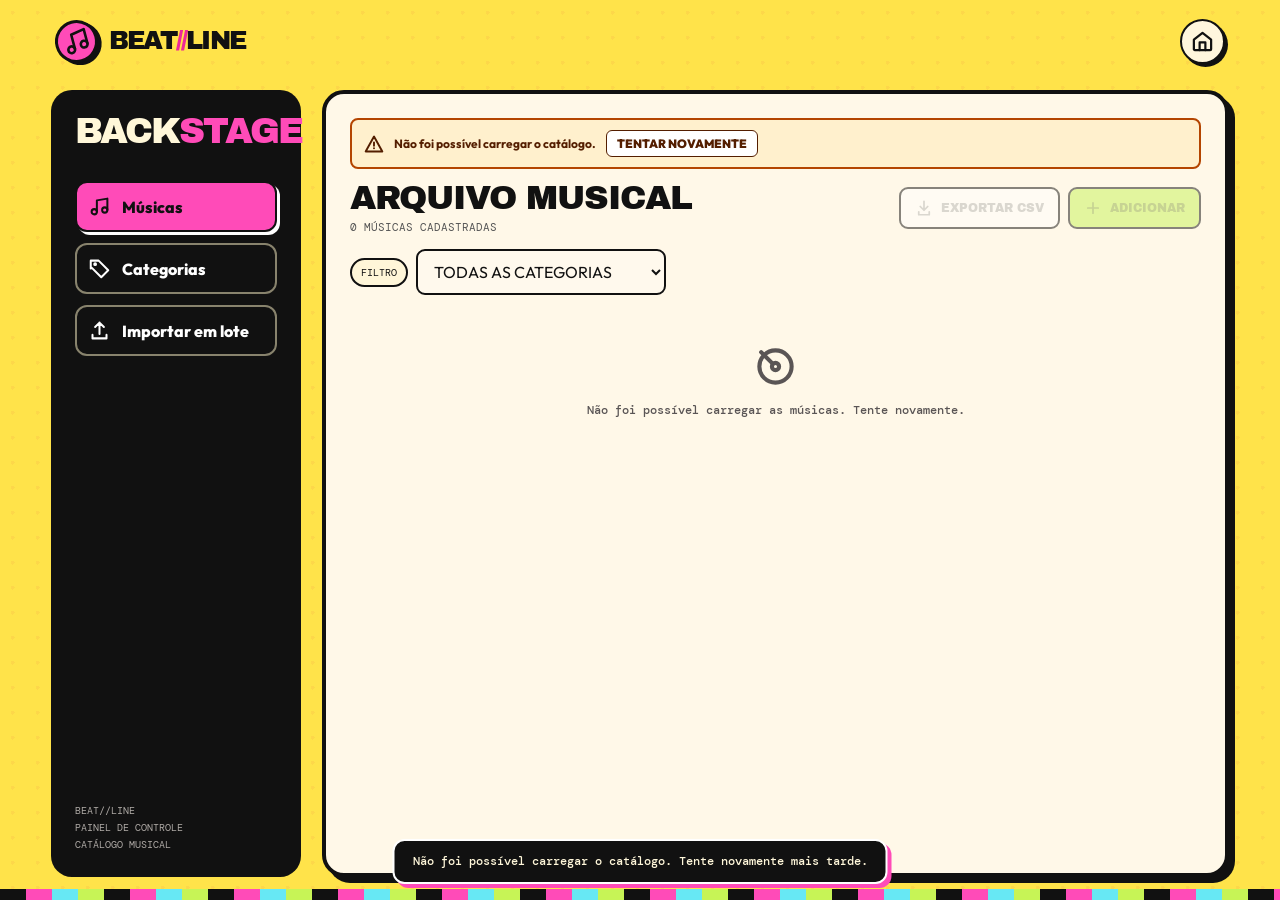
==== commit 7d2b6e49: "fix: categorias, adiantar musica e primeira musica toca sozinha ao começar o jogo" ====
--- a/admin.html
+++ b/admin.html
@@ -21,6 +21,7 @@
   <script src="src/supabase.js"></script>
   <script src="src/jszip.min.js"></script>
   <script src="src/bulk.js"></script>
+  <script src="src/filters.js"></script>
   <script src="src/app.js"></script>
 </body>
 </html>
--- a/assets/style.css
+++ b/assets/style.css
@@ -114,3 +114,57 @@
 @media(max-width:1150px){.bulk-list{grid-template-columns:1fr}.bulk-hero{padding:14px}.bulk-filename{font-size:12px}}
 @media(max-width:700px){.bulk-page{gap:12px}.bulk-badge{display:none}.bulk-hero-heading strong{font-size:19px}.bulk-hero-heading small{font-size:9px}.bulk-hero-icon{height:39px;width:39px;flex-basis:39px}.bulk-hero-icon svg{height:24px;width:24px}.bulk-hero p{font-size:11px}.bulk-filename{font-size:10px}.bulk-dropzone{padding:13px 7px}.bulk-dropzone>strong{font-size:13px}.bulk-dropzone>span:not(.bulk-drop-art){font-size:10px}.bulk-controls .small-action{font-size:10px;padding:9px}.bulk-review h3{font-size:17px}.bulk-row{padding:9px}.bulk-fields{grid-template-columns:1fr 1fr}.bulk-fields label.bulk-full{grid-column:1/-1}}
 @media(max-width:400px){.bulk-page .admin-titlebar h2{font-size:19px}.bulk-hero{padding:10px}.bulk-filename{font-size:9px}}
+
+/* Miniatura rosa da música posicionada, antes da confirmação. */
+.slot.selected{width:clamp(100px,10vw,145px);height:clamp(105px,17vh,145px);padding:10px 9px;background:var(--pink);color:#111;border:3px solid #111;border-radius:12px;box-shadow:4px 4px #000;display:flex;flex-direction:column;justify-content:space-between;align-items:stretch;text-align:left;gap:5px;transform:rotate(-2deg);overflow:hidden;}
+.slot.selected::before{content:none;}
+.slot-mini-meta{display:block;font:500 9px/1.1 'DM Mono',monospace;letter-spacing:.2px;opacity:.7;flex-shrink:0;}
+.slot-mini-title{display:-webkit-box;-webkit-line-clamp:3;-webkit-box-orient:vertical;overflow:hidden;overflow-wrap:anywhere;font:clamp(11px,1.12vw,16px)/1.12 var(--font-display);letter-spacing:-.45px;}
+.slot-mini-artist{display:block;overflow:hidden;text-overflow:ellipsis;white-space:nowrap;font:500 9px/1.15 'DM Mono',monospace;opacity:.75;flex-shrink:0;}
+@media(max-width:700px){.slot.selected{width:102px;height:111px;padding:8px;gap:3px;}.slot-mini-meta,.slot-mini-artist{font-size:8px;}.slot-mini-title{font-size:12px;}}
+@media(max-height:620px) and (max-width:700px){.slot.selected{width:88px;height:86px;padding:6px;}.slot-mini-title{font-size:10px;}.slot-mini-meta,.slot-mini-artist{font-size:7px;}}
+
+/* Botões de catálogo: mantém a exportação acessível em telas pequenas. */
+.admin-title-actions{display:flex;flex-wrap:wrap;align-items:center;justify-content:flex-end;gap:8px}
+@media(max-width:520px){.admin-titlebar:has(.admin-title-actions){flex-wrap:wrap}.admin-title-actions{width:100%;justify-content:flex-start}.admin-title-actions .small-action{font-size:10px;padding:8px 10px}}
+
+/* Beatline - filtros por facetas, inclusoes e exclusoes */
+.filter-toolbar{display:flex;justify-content:space-between;align-items:center;gap:10px;flex-wrap:wrap}
+.filter-mode-toggle{display:inline-flex;background:#f0ebd9;border:2px solid #111;border-radius:12px;padding:3px;gap:3px}
+.filter-mode-btn,.filter-reset{display:inline-flex;align-items:center;justify-content:center;gap:5px;font:900 10px/1.2 'Outfit',sans-serif;letter-spacing:.4px;border:2px solid transparent;border-radius:8px;padding:8px 11px;background:transparent;color:#111;min-height:34px;cursor:pointer}
+.filter-mode-btn svg,.filter-reset svg{width:14px;height:14px}
+.filter-mode-btn.active{border-color:#111;box-shadow:2px 2px 0 #111}
+.filter-mode-btn.include.active{background:var(--lime)}
+.filter-mode-btn.exclude.active{background:var(--pink)}
+.filter-reset{border:1px dashed #111;background:#fffaf0}
+.filter-reset:disabled{opacity:.4}
+.filter-explanation{font:500 11px/1.45 'Outfit',sans-serif;margin:10px 0 12px;color:#49433d}
+.filter-explanation strong{color:#111;font-weight:900}
+.filter-groups{display:grid;gap:13px}
+.filter-group{min-width:0}
+.filter-group-heading{font:700 10px 'DM Mono',monospace;letter-spacing:.7px;color:#645b57;margin-bottom:6px}
+.filter-group .chip-wrap{gap:7px}
+.filter-group .cat-chip{min-height:31px;padding:6px 12px;font-size:11px;border-radius:99px;transition:background .12s,box-shadow .12s}
+.filter-group .cat-chip.include{background:var(--lime);box-shadow:2px 2px #111}
+.filter-group .cat-chip.exclude{background:var(--pink);box-shadow:2px 2px #111}
+.filter-group .cat-chip.neutral{background:#fff}
+.filter-group .cat-chip:focus-visible,.filter-mode-btn:focus-visible{outline:3px solid #824cff;outline-offset:2px}
+.filter-status{display:flex;justify-content:space-between;flex-wrap:wrap;gap:8px;margin-top:13px;padding:9px 11px;border:2px dashed #1118;border-radius:8px;background:#fff;font:500 10px 'DM Mono',monospace}
+.filter-status strong{font-weight:800;color:#111}
+@media(max-width:700px){.filter-mode-btn,.filter-reset{padding:6px 9px}.filter-explanation{font-size:10px}.filter-groups{gap:10px}.filter-group .cat-chip{min-height:29px;padding:5px 10px;font-size:10px}.filter-status{font-size:9px}}
+
+/* Seek: faixa inteira clicavel/arrastavel, sem alterar os botoes originais. */
+.progress-line{overflow:visible;cursor:pointer}
+.progress-seek{position:absolute;inset:50% 0 auto 0;transform:translateY(-50%);height:28px;width:100%;margin:0;z-index:2;appearance:none;-webkit-appearance:none;background:transparent;border:0;cursor:pointer;touch-action:pan-x}
+.progress-seek::-webkit-slider-runnable-track{height:7px;background:transparent}
+.progress-seek::-moz-range-track{height:7px;background:transparent}
+.progress-seek::-webkit-slider-thumb{-webkit-appearance:none;width:15px;height:15px;margin-top:-4px;background:var(--pink);border:2px solid #111;border-radius:50%;box-shadow:1px 1px #111}
+.progress-seek::-moz-range-thumb{width:11px;height:11px;background:var(--pink);border:2px solid #111;border-radius:50%;box-shadow:1px 1px #111}
+.progress-seek:focus-visible{outline:2px solid #8d36f7;outline-offset:3px;border-radius:6px}
+
+/* O cartao rosa tambem pode ser arrastado no desktop e no celular. */
+.slot.selected{cursor:grab;touch-action:none;user-select:none;-webkit-user-select:none}
+.slot.selected:active{cursor:grabbing}
+.slot.selected.dragover{border:3px solid #111;box-shadow:0 0 0 4px var(--lime),4px 4px #111}
+/* Sem o adesivo sobre o botao de iniciar, sobretudo em telas estreitas. */
+.config-panel::after{display:none!important}
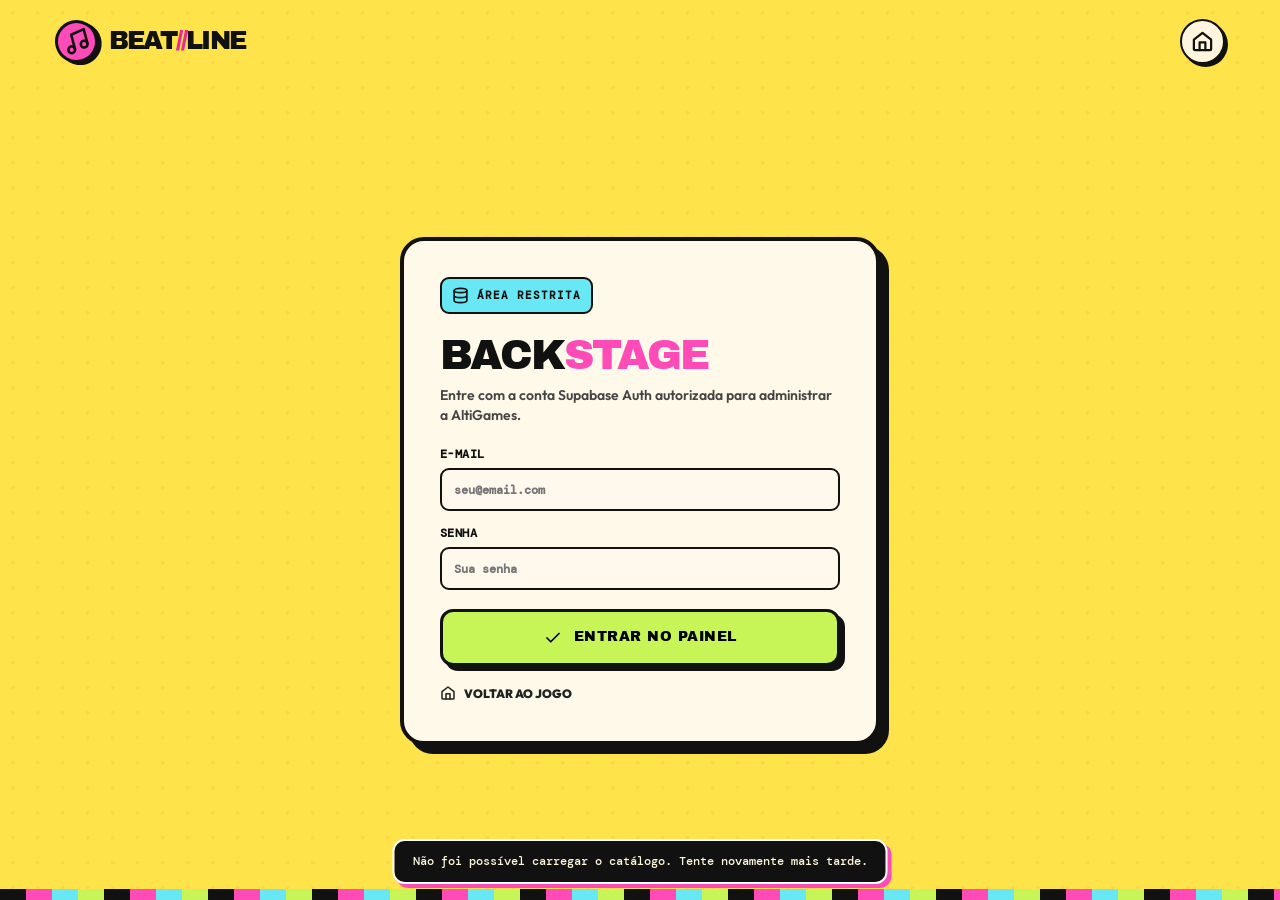
==== commit 92dd8784: "fix: nem sei" ====
--- a/admin.html
+++ b/admin.html
@@ -18,6 +18,7 @@
   <div id="app"></div>
   <audio id="songAudio" preload="metadata"></audio>
   <script src="src/config.js"></script>
+  <script src="src/auth.js"></script>
   <script src="src/supabase.js"></script>
   <script src="src/jszip.min.js"></script>
   <script src="src/bulk.js"></script>
--- a/assets/style.css
+++ b/assets/style.css
@@ -168,3 +168,80 @@
 .slot.selected.dragover{border:3px solid #111;box-shadow:0 0 0 4px var(--lime),4px 4px #111}
 /* Sem o adesivo sobre o botao de iniciar, sobretudo em telas estreitas. */
 .config-panel::after{display:none!important}
+
+/* Evita que o navegador desloque a timeline ao trocar o card rosa. */
+.timeline-scroller,.timeline-row{overflow-anchor:none;}
+
+/* Configuracao de vidas sem teto fixo e opcao de vidas infinitas. */
+.life-input{min-width:0;width:5ch;max-width:48%;font-variant-numeric:tabular-nums;text-align:center;background:transparent;color:#111;border:0;border-bottom:2px solid #111;border-radius:0;padding:0 2px;outline-offset:4px;-moz-appearance:textfield}
+.life-input::-webkit-inner-spin-button,.life-input::-webkit-outer-spin-button{-webkit-appearance:none;margin:0}
+.life-input:disabled{opacity:.55}
+.infinite-toggle{margin-top:10px;border:2px solid #111;background:#fff9e8;color:#111;border-radius:8px;font:800 11px 'DM Mono',monospace;width:100%;min-height:35px;padding:6px;transition:background .12s}
+.infinite-toggle.active{background:var(--lime)}
+.infinite-toggle:focus-visible{outline:3px solid #8d36f7;outline-offset:3px}
+.life-row.numeric-lives,.life-row.infinite-lives{font:800 14px 'DM Mono',monospace;gap:7px;white-space:nowrap}
+.life-row.infinite-lives strong{font-size:23px;line-height:1}
+.life-row.numeric-lives strong{font-variant-numeric:tabular-nums}
+@media(max-width:700px){.life-row.numeric-lives,.life-row.infinite-lives{font-size:11px}.life-row.infinite-lives strong{font-size:20px}.life-input{font-size:25px}}
+
+/* V6: alinha as tres linhas de controle de MUSICAS e VIDAS.
+   O input de vidas tem altura intrinseca diferente do contador de musicas;
+   linhas de grade identicas impedem que os botoes fiquem desalinhados. */
+.config-counters > .counter-box{
+  display:grid;
+  grid-template-rows:minmax(16px,auto) 44px minmax(35px,auto);
+  row-gap:8px;
+  align-content:start;
+}
+.config-counters .counter-controls{
+  height:44px;
+  min-height:44px;
+  margin-top:0;
+}
+.config-counters .counter-number{
+  height:44px;
+  line-height:44px;
+}
+.config-counters .life-input{
+  line-height:normal;
+}
+.config-counters .infinite-toggle{
+  margin-top:0;
+  align-self:stretch;
+}
+@media(max-width:700px){
+  .config-counters > .counter-box{
+    grid-template-rows:minmax(14px,auto) 40px minmax(35px,auto);
+    row-gap:6px;
+  }
+  .config-counters .counter-controls,
+  .config-counters .counter-number{
+    height:40px;
+    min-height:40px;
+  }
+}
+
+
+/* V7 — Autenticação visual do painel administrativo (somente admin.html). */
+.admin-login-screen{display:flex;align-items:center;justify-content:center;padding:18px;overflow:auto}
+.admin-login-card{width:min(100%,480px);background:#fff9e9;border:4px solid #111;border-radius:24px;box-shadow:9px 9px 0 #111;padding:clamp(20px,4vw,36px)}
+.login-stamp{display:inline-flex;align-items:center;gap:8px;font:700 11px 'DM Mono',monospace;letter-spacing:1px;background:var(--cyan);border:2px solid #111;border-radius:9px;padding:8px 10px}
+.login-stamp svg{height:17px;width:17px}
+.admin-login-card h1{font:clamp(29px,6vw,42px)/1 var(--font-display);letter-spacing:-2px;margin:20px 0 9px}
+.admin-login-card h1 span{color:var(--pink)}
+.admin-login-card p{font-size:14px;line-height:1.45;font-weight:600;margin:0 0 21px;color:#454545}
+.admin-login-form{display:grid;gap:14px}
+.admin-login-form .form-label{display:flex;flex-direction:column;gap:6px;font-size:12px}
+.admin-login-form .form-input{width:100%;min-width:0}
+.admin-login-form .primary-btn{width:100%;margin-top:5px;background:var(--lime);font-size:14px}
+.admin-login-form .primary-btn svg{height:18px;width:18px}
+.admin-login-error{border:2px solid #ab2832;background:#ffe2e6;border-radius:12px;padding:11px 13px;margin-top:15px;display:flex;align-items:center;gap:8px;font-weight:700;font-size:13px}
+.admin-login-error svg{width:18px;height:18px;flex:0 0 18px}
+.admin-login-loading{display:flex;align-items:center;gap:14px;font:700 12px 'DM Mono',monospace}
+.admin-login-back{display:inline-flex;align-items:center;gap:8px;color:#222;margin-top:19px;font-size:12px;font-weight:900;text-decoration:none}
+.admin-login-back svg{width:16px;height:16px}
+.admin-session-email{display:inline-flex;align-items:center;gap:6px;font:600 10px 'DM Mono',monospace;letter-spacing:.3px}
+.admin-session-email svg{height:17px;width:17px;color:#328a3a}
+.admin-signout{background:#fff8dd;border:2px solid #111;border-radius:10px;min-height:42px;padding:0 13px;font-family:var(--font-display);font-size:11px;box-shadow:3px 3px #111}
+@media(max-width:560px){.admin-session-email{display:none}.admin-login-card{padding:20px;box-shadow:5px 5px 0 #111}.admin-login-screen{padding:14px}.admin-login-card h1{margin-top:14px}.admin-login-form{gap:10px}}
+@media(max-height:560px){.admin-login-screen{align-items:flex-start}.admin-login-card{padding:15px}.admin-login-card h1{margin:9px 0 6px}.admin-login-card p{margin-bottom:12px}.admin-login-form{gap:9px}.admin-login-form .primary-btn{min-height:44px}}
